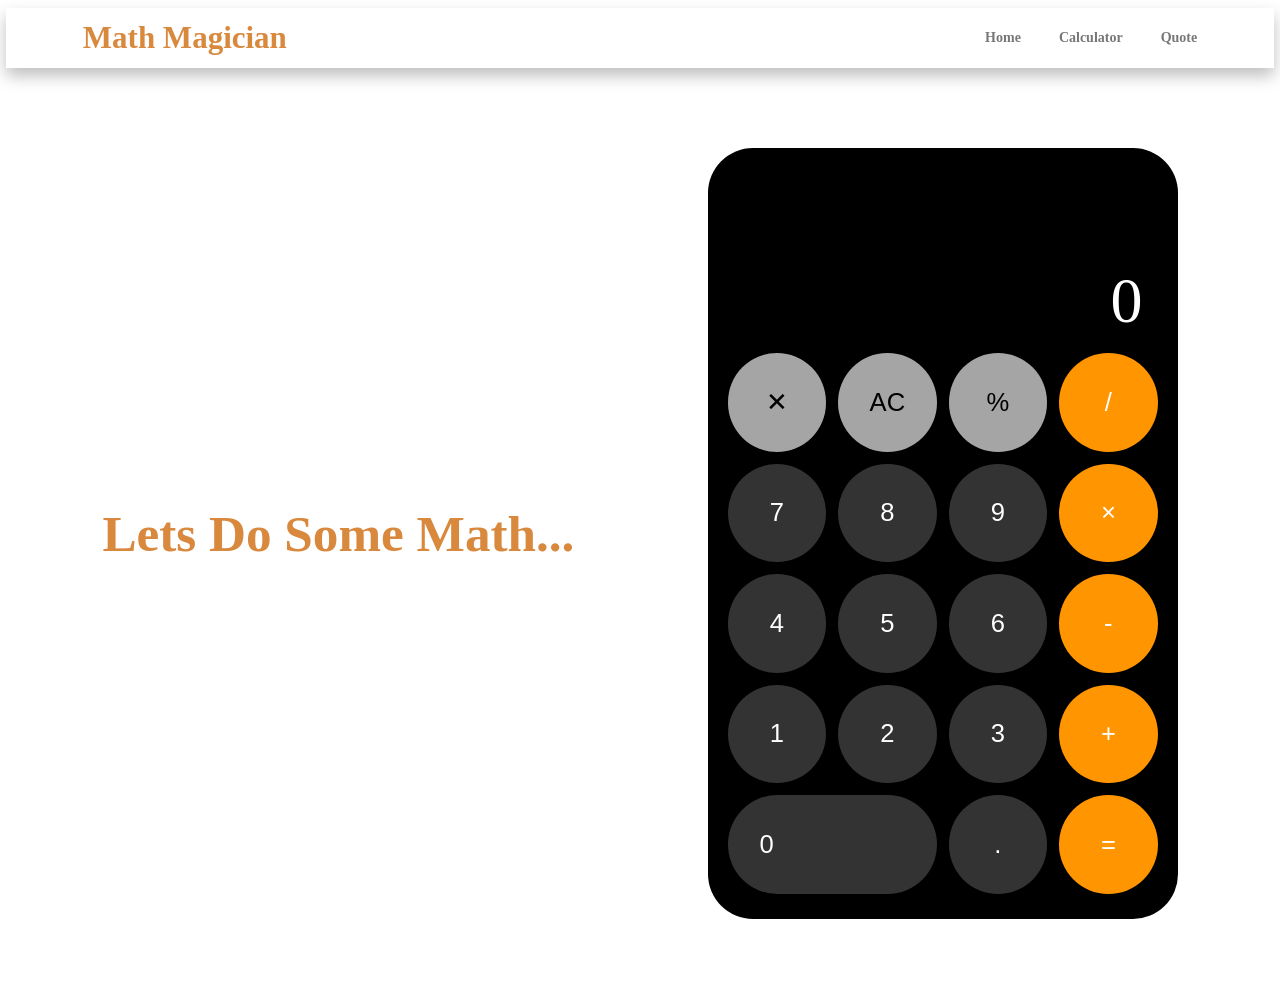
==== calculator.html @ f05f350a "Main Version" ====
<!DOCTYPE html>
<html lang="en">
<head>
    <meta charset="UTF-8">
    <meta name="viewport" content="width=device-width, initial-scale=1.0">
    <title>Calculator</title>
    <link rel="stylesheet" href="style.css">

</head>

<body>

    <!-- Navbar -->
<header class="navbar">
    <a href="index.html" class="logo">Math Magician</a>
    <nav>

        <a href="index.html">Home</a>
        <a href="calculator.html" class="active">Calculator</a>
        <a href="quote.html">Quote</a>

    </nav>

</header>

<!-- Calculator Section-->

 <main class="calculator-page">

    <!-- Lift Side -->
     <section class="calculator-title">

        <h1> Lets Do Some Math... </h1>
        
     </section>

     <!-- Calculator -->

     <section class="calculator">
        
        <!-- Display -->
         <div class="display" id="display">0</div>

         <!-- Buttons -->
          <div class="buttons">

            <!-- First Row -->

             
             <button id="delet">✕</button>
             <button onclick="clearDisplay()"> AC </button>
             <button onclick="percentage">%</button>
             <button class="operator">/</button>


             <!-- Second Row -->
              
             <button class="number">7</button>
             <button class="number">8</button>
             <button class="number">9</button>
             <button class="operator">×</button>

             <!-- Third Row -->

            <button class="number">4</button>
            <button class="number">5</button>
            <button class="number">6</button>
            <button class="operator">-</button>

            <!-- Fourth Row  -->

            <button class="number">1</button>
            <button class="number">2</button>
            <button class="number">3</button>
            <button class="operator">+</button>

            <!-- Last Row -->

            <button class="zero">0</button>
            <button class="point">.</button>
            <button class="operator">=</button>

          </div>
     </section>

 </main>

<!-- Javascript -->
 <script src="main.js"></script>
    
</body>
</html>
---- style.css ----
*{
    margin: 0;
    padding: 0;
    box-sizing: border-box;
}

body {
    min-height: 100vh;
    font-family: Georgia, 'Times New Roman', Times, serif;
    background: -o-linear-gradient(135deg,#eef2f5,#ffffff,#e9edf0);
    color: #111;
}

/* Navbar */
.navbar {
    width: calc(100% - 12px);
    height: 60px;
    margin: 8px 6px 0;
    padding: 0 6%;
    background: white;
    display: flex;
    align-items: center;
    justify-content: space-between;
    box-shadow: 0 8px 15px rgba(0, 0, 0, 0.25);
    
}

/* Logo */
.logo{
    text-decoration: none;
    color:#d8893e;
    font-size: 31px;
    font-weight: bold;
}

/* Navigation */
.navbar nav {
    display: flex;
    gap: 38px;
}

.navbar nav a {
    text-decoration: none;
    color:#777;
    font-weight: bold;
    font-size: 14px;

}

.navbar nav a:hover {
    color:#d8893e;
}

.navbar nav a.activen{
    color:#d8893e;

}

/* Home */
.home {
    min-height: calc(100vh - 68px);
    display: flex;
    align-items: center;
    justify-content: center;
    padding: 60px 9%;
}

.info-card {
    width: 100%;
    max-width: 1250px;
    min-height: 320px;
    padding: 60px 40px;
    border-radius: 12px;
    border: 1px solid #aaa;
    background: rgba(255,255,255,0.65);
    box-shadow:8px 12px 14px rgba(0,0,0,0.25);
       
}


.info-card h1 {
    font-size: 30px;
    margin-bottom: 35px;

}


.info-card p {
    font-size: 17px;
    line-height: 1.4;
    font-weight: 600;

}


   /* Calculator Page */


.calculator-page {
    min-height: calc(100vh - 68px);
    padding: 80px 8%;
    display: grid;
    grid-template-columns: 1fr 470px;
    gap: 70px;

}
.calculator-title h1 {
    color: #d8893e;
    font-size: 38px;

}

/* =========================
   Calculator Page
========================= */

.calculator-page {
    min-height: calc(100vh - 68px);
    padding: 80px 8%;

    display: grid;
    grid-template-columns: 1fr 470px;
    align-items: center;
    gap: 70px;
}


/* =========================
   Title
========================= */

.calculator-title h1 {
    color: #d8893e;
    font-size: clamp(32px, 4vw, 60px);
}


/* =========================
   Calculator
========================= */

.calculator {
    width: 100%;
    max-width: 470px;
    min-height: 720px;

    background: #000;
    border-radius: 45px;

    padding: 25px 20px;

    display: flex;
    flex-direction: column;
    justify-content: flex-end;

    overflow: hidden;
}


/* =========================
   Display
========================= */

.display {
    width: 100%;
    height: 180px;

    display: flex;
    justify-content: flex-end;
    align-items: flex-end;

    color: #fff;
    font-size: clamp(50px, 5vw, 75px);
    font-weight: 300;

    padding: 0 15px 15px;

    overflow: hidden;
    white-space: nowrap;
}


/* =========================
   Buttons Container
========================= */

.buttons {
    display: grid;

    grid-template-columns: repeat(4, 1fr);
    grid-template-rows: repeat(5, 1fr);

    gap: 12px;
}


/* =========================
   All Buttons
========================= */

button {
    border: none;
    outline: none;

    width: 100%;
    aspect-ratio: 1 / 1;

    border-radius: 50%;

    background: #333;
    color: white;

    font-size: clamp(24px, 2vw, 32px);
    font-weight: 400;

    display: flex;
    justify-content: center;
    align-items: center;

    cursor: pointer;

    transition: filter 0.1s ease,
                transform 0.05s ease;
}


/* =========================
   Press Effect
========================= */

button:active {
    filter: brightness(1.5);
    transform: scale(0.96);
}


/* =========================
   AC, +/-, %
========================= */

button:nth-child(1),
button:nth-child(2),
button:nth-child(3) {
    background: #a5a5a5;
    color: #000;
}


/* =========================
   Operators
========================= */

button.operator {
    background: #ff9500;
    color: #fff;
}


/* =========================
   Zero Button
========================= */

button.zero {
    grid-column: span 2;

    aspect-ratio: auto;

    border-radius: 50px;

    justify-content: flex-start;

    padding-left: 32px;
}


/* ===================================
   Large Laptop / Desktop
=================================== */

@media (min-width: 1400px) {

    .calculator-page {
        grid-template-columns: 1fr 520px;
        padding: 100px 10%;
        gap: 100px;
    }

    .calculator {
        max-width: 520px;
        min-height: 780px;
    }

    .calculator-title h1 {
        font-size: 65px;
    }

}


/* ===================================
   Laptop / Tablet
=================================== */

@media (max-width: 1100px) {

    .calculator-page {
        grid-template-columns: 1fr 420px;
        gap: 40px;

        padding: 60px 6%;
    }

    .calculator {
        max-width: 420px;
        min-height: 680px;
    }

}


/* ===================================
   Tablet
=================================== */

@media (max-width: 850px) {

    .calculator-page {
        grid-template-columns: 1fr;

        justify-items: center;

        gap: 40px;

        padding: 60px 5%;
    }

    .calculator-title {
        text-align: center;
    }

    .calculator {
        max-width: 450px;
        width: 100%;
    }

}


/* ===================================
   Mobile
=================================== */

@media (max-width: 600px) {

    .calculator-page {
        min-height: auto;

        padding: 30px 15px 40px;

        gap: 25px;
    }

    .calculator-title h1 {
        font-size: 32px;
    }

    .calculator {
        max-width: 380px;

        min-height: auto;

        border-radius: 30px;

        padding: 20px 15px;
    }

    .display {
        height: 140px;

        font-size: 60px;

        padding: 0 10px 15px;
    }

    .buttons {
        gap: 10px;
    }

    button {
        font-size: 26px;
    }

    button.zero {
        padding-left: 25px;
    }

}


/* ===================================
   Small Mobile
=================================== */

@media (max-width: 430px) {

    .calculator-page {
        padding: 20px 12px 30px;
    }

    .calculator {
        border-radius: 25px;

        padding: 18px 12px;
    }

    .display {
        height: 120px;

        font-size: 52px;
    }

    .buttons {
        gap: 8px;
    }

    button {
        font-size: 24px;
    }

    button.zero {
        padding-left: 22px;
    }

}


/* ===================================
   Very Small Phones
=================================== */

@media (max-width: 350px) {

    .calculator-page {
        padding: 15px 8px;
    }

    .calculator-title h1 {
        font-size: 28px;
    }

    .calculator {
        padding: 15px 10px;

        border-radius: 20px;
    }

    .display {
        height: 100px;

        font-size: 42px;
    }

    .buttons {
        gap: 6px;
    }

    button {
        font-size: 20px;
    }

    button.zero {
        padding-left: 18px;
    }

}
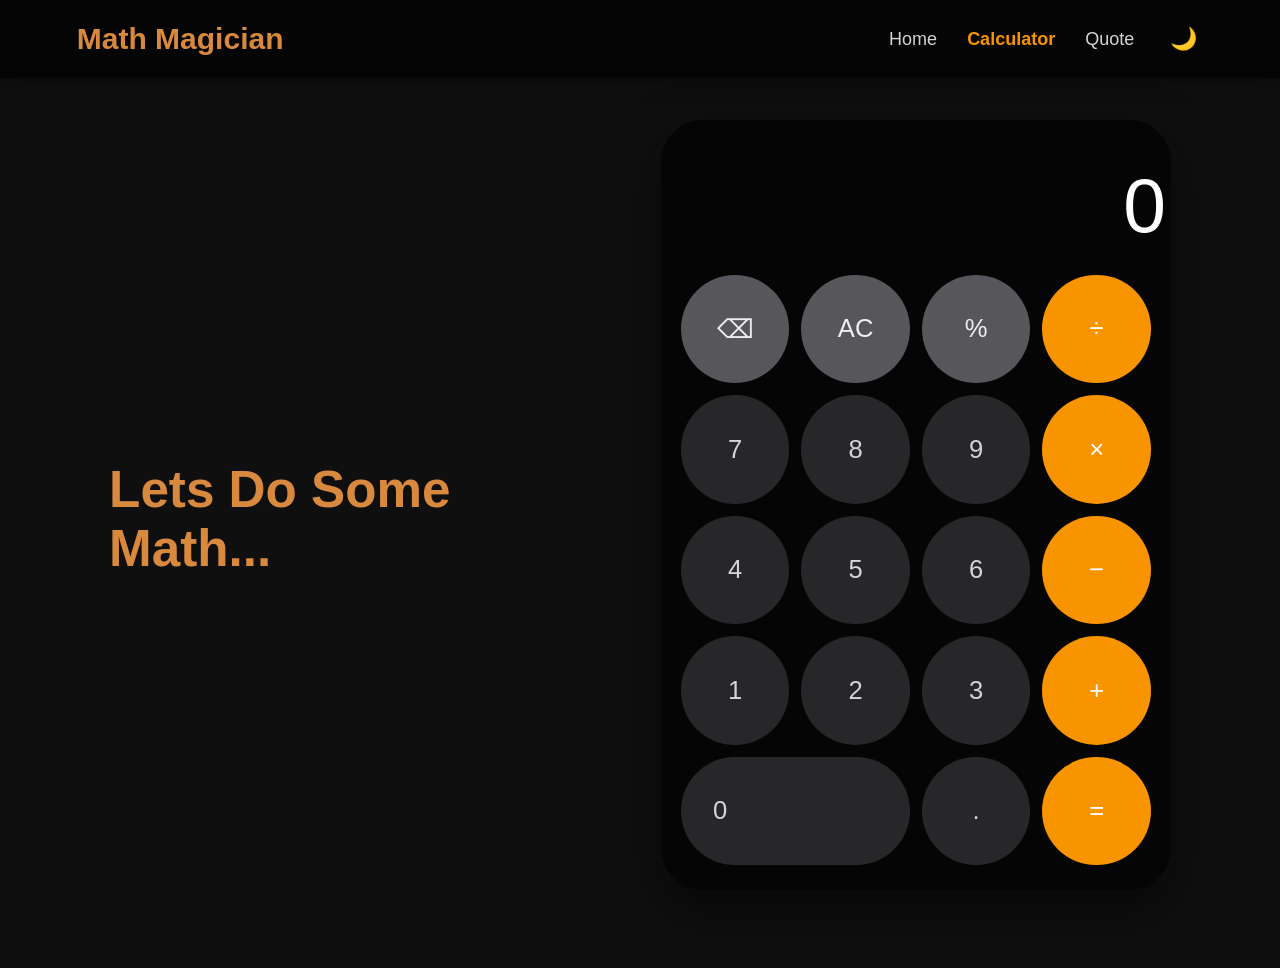
==== commit dc8e01b7: "Add JavaScript functionality" ====
--- a/calculator.html
+++ b/calculator.html
@@ -19,74 +19,66 @@
         <a href="calculator.html" class="active">Calculator</a>
         <a href="quote.html">Quote</a>
 
+        <button id="theme-toggle" class="theme-toggle">🌙</button>
+
     </nav>
 
 </header>
 
 <!-- Calculator Section-->
 
- <main class="calculator-page">
+<section class="calculator-page">
 
-    <!-- Lift Side -->
-     <section class="calculator-title">
-
-        <h1> Lets Do Some Math... </h1>
-        
-     </section>
-
-     <!-- Calculator -->
-
-     <section class="calculator">
-        
-        <!-- Display -->
-         <div class="display" id="display">0</div>
-
-         <!-- Buttons -->
-          <div class="buttons">
-
-            <!-- First Row -->
-
-             
-             <button id="delet">✕</button>
-             <button onclick="clearDisplay()"> AC </button>
-             <button onclick="percentage">%</button>
-             <button class="operator">/</button>
+  <!-- Title -->
+  <div class="calculator-title">
+    <h1>Lets Do Some Math... </h1>
+  </div>
 
 
-             <!-- Second Row -->
-              
-             <button class="number">7</button>
-             <button class="number">8</button>
-             <button class="number">9</button>
-             <button class="operator">×</button>
+  <!-- Calculator -->
+  <section class="calculator">
 
-             <!-- Third Row -->
+    <!-- Display -->
+    <div class="display" id="display">0</div>
 
-            <button class="number">4</button>
-            <button class="number">5</button>
-            <button class="number">6</button>
-            <button class="operator">-</button>
 
-            <!-- Fourth Row  -->
+    <!-- Buttons -->
+    <div class="buttons">
 
-            <button class="number">1</button>
-            <button class="number">2</button>
-            <button class="number">3</button>
-            <button class="operator">+</button>
+      <!-- First Row -->
+     <button id="delet" class="special">⌫</button>
+<button id="del-All" class="special">AC</button>
+<button id="percentage" class="special" data-value="%">%</button>
+<button class="operator" data-value="/">÷</button>
 
-            <!-- Last Row -->
+<button class="number" data-value="7">7</button>
+<button class="number" data-value="8">8</button>
+<button class="number" data-value="9">9</button>
+<button class="operator" data-value="*">×</button>
 
-            <button class="zero">0</button>
-            <button class="point">.</button>
-            <button class="operator">=</button>
+<button class="number" data-value="4">4</button>
+<button class="number" data-value="5">5</button>
+<button class="number" data-value="6">6</button>
+<button class="operator" data-value="-">−</button>
 
-          </div>
-     </section>
+<button class="number" data-value="1">1</button>
+<button class="number" data-value="2">2</button>
+<button class="number" data-value="3">3</button>
+<button class="operator" data-value="+">+</button>
 
- </main>
+<button class="zero number" data-value="0">0</button>
+<button class="point" data-value=".">.</button>
+<button class="equal">=</button>
+
+    </div>
+
+  </section>
+
+</section>
+
 
 <!-- Javascript -->
- <script src="main.js"></script>
+ <script src="JS/script.js"></script>
     
 </body>
 </html>
--- a/style.css
+++ b/style.css
@@ -1,475 +1,442 @@
-*{
-    margin: 0;
-    padding: 0;
-    box-sizing: border-box;
-}
-
 body {
-    min-height: 100vh;
-    font-family: Georgia, 'Times New Roman', Times, serif;
-    background: -o-linear-gradient(135deg,#eef2f5,#ffffff,#e9edf0);
-    color: #111;
-}
-
-/* Navbar */
+  font-family: 'Segoe UI', Arial, sans-serif;
+  background: #0f0f10;
+  color: #eeeeee;
+  min-height: 100vh;
+}
+
+/* Header */
+
 .navbar {
-    width: calc(100% - 12px);
-    height: 60px;
-    margin: 8px 6px 0;
-    padding: 0 6%;
-    background: white;
-    display: flex;
-    align-items: center;
-    justify-content: space-between;
-    box-shadow: 0 8px 15px rgba(0, 0, 0, 0.25);
-    
-}
-
-/* Logo */
-.logo{
-    text-decoration: none;
-    color:#d8893e;
-    font-size: 31px;
-    font-weight: bold;
-}
-
-/* Navigation */
+  display: flex;
+  justify-content: space-between;
+  align-items: center;
+  padding: 20px 6%;
+  background: #050505;
+  box-shadow: 0 4px 20px rgba(0, 0, 0, 0.4);
+  position: fixed;
+  top: 0;
+  left: 0;
+  width: 100%;
+  box-sizing: border-box;
+  max-height: 12vh;
+  z-index: 1000;
+}
+.navbar .logo {
+  font-size: 30px;
+  font-weight: 700;
+  color: #d8893e;
+  text-decoration: none;
+  
+}
+
 .navbar nav {
-    display: flex;
-    gap: 38px;
-}
-
+  display: flex;
+  align-items: center;
+  gap: 30px;
+}
 .navbar nav a {
-    text-decoration: none;
-    color:#777;
-    font-weight: bold;
-    font-size: 14px;
-
+  color: #d4d4d8;
+  text-decoration: none;
+  font-size: 18px;
+  transition: 0.2s ease;
 }
 
 .navbar nav a:hover {
-    color:#d8893e;
-}
-
-.navbar nav a.activen{
-    color:#d8893e;
-
-}
-
-/* Home */
+  color: #f79400;
+}
+
+.navbar nav a.active {
+  color: #f79400;
+  font-weight: 600;
+}
+
+/* Theme Toggle Button */
+.theme-toggle {
+  background: none;
+  border: none;
+  font-size: 22px;
+  cursor: pointer;
+  padding: 6px;
+}
+
+/* Light Mode */
+
+body.light-mode {
+  background: #f5f5f7;
+  color: #1a1a1c;
+}
+
+body.light-mode .navbar {
+  background: #ffffff;
+}
+
+body.light-mode .navbar nav a {
+  color: #4a4a4d;
+}
+
+body.light-mode .navbar nav a:hover,
+body.light-mode .navbar nav a.active {
+  color: #f79400;
+}
+
+body.light-mode .info-card,
+body.light-mode .quote-card {
+  background: #ffffff;
+  box-shadow: 0 20px 50px rgba(0, 0, 0, 0.1);
+}
+
+body.light-mode .info-card p,
+body.light-mode .calculator-title p {
+  color: #4a4a4d;
+}
+
+body.light-mode .quote-card p:first-child {
+  color: #1a1a1c;
+}
+
+/* Calculator in light mode */
+
+body.light-mode .calculator {
+  background: #ffffff;
+  box-shadow: 0 20px 50px rgba(0, 0, 0, 0.15);
+}
+
+body.light-mode .display {
+  color: #1a1a1c;
+}
+
+body.light-mode .buttons button {
+  background: #e8e8ea;
+  color: #1a1a1c;
+}
+
+body.light-mode .buttons button.special {
+  background: #d4d4d8;
+  color: #1a1a1c;
+}
+
+body.light-mode .buttons button.operator,
+body.light-mode .buttons button.equal {
+  background: #f79400;
+  color: white;
+}
+
+@media (max-width: 600px) {
+  .navbar {
+    flex-direction: column;
+    gap: 12px;
+    padding: 15px 5%;
+  }
+
+  .navbar nav {
+    gap: 20px;
+  }
+}
+
+
+/* Home Page */
+
 .home {
-    min-height: calc(100vh - 68px);
-    display: flex;
-    align-items: center;
+  margin-top: 40px;
+  display: flex;
+  justify-content: center;
+  align-items: center;
+  min-height: calc(100vh - 90px);
+  padding: 40px 6%;
+}
+
+.info-card {
+  max-width: 900px;
+  background: #1a1a1c;
+  border-radius: 20px;
+  padding: 45px 40px;
+  box-shadow: 0 20px 50px rgba(0, 0, 0, 0.4);
+}
+
+.info-card h1 {
+  color: #d8893e;
+  font-size: clamp(28px, 3vw, 40px);
+  margin-bottom: 20px;
+}
+
+.info-card p {
+  font-size: 17px;
+  line-height: 1.8;
+  color: #b0b0b3;
+}
+
+@media (max-width: 600px) {
+  .info-card {
+    padding: 30px 22px;
+  }
+
+  .info-card h1 {
+    font-size: 26px;
+  }
+
+  .info-card p {
+    font-size: 15px;
+  }
+}
+
+
+/* Quote Page */
+
+.quote-page {
+  display: flex;
+  justify-content: center;
+  align-items: center;
+  min-height: calc(100vh - 90px);
+  padding: 40px 6%;
+}
+
+.quote-card {
+  max-width: 800px;
+  text-align: center;
+  background: #1a1a1c;
+  border-radius: 20px;
+  padding: 50px 40px;
+  box-shadow: 0 20px 50px rgba(0, 0, 0, 0.4);
+}
+
+.quote-card p:first-child {
+  font-size: clamp(20px, 2.2vw, 26px);
+  font-weight: 600;
+  line-height: 1.6;
+  color: #eeeeee;
+  margin-bottom: 25px;
+}
+
+.quote-card p:last-child {
+  font-size: 16px;
+  color: #d8893e;
+  font-style: italic;
+}
+
+@media (max-width: 600px) {
+  .quote-card {
+    padding: 35px 24px;
+  }
+
+  .quote-card p:first-child {
+    font-size: 19px;
+  }
+}
+
+
+/* Calculator Page */
+
+.calculator-page {
+    margin-top: 60px;
+  display: flex;
+  justify-content: space-between;
+  align-items: center;
+  gap: 70px;
+  padding: 60px 8%;
+}
+
+
+/* Title */
+.calculator-title h1 {
+  color: #d8893e;
+  font-size: clamp(32px, 4vw, 60px);
+  margin-bottom: 15px;
+}
+
+
+/* Calculator */
+
+.calculator {
+  width: 100%;
+  max-width: 470px;
+  height: 720px;
+  background: #050505;
+  border-radius: 42px;
+  padding: 25px 20px 25px;
+  display: flex;
+  flex-direction: column;
+  justify-content: flex-end;
+  box-shadow: 0 20px 50px rgba(0, 0, 0, 0.5);
+  overflow: hidden;
+}
+
+/* Display */
+.display {
+  width: 100%;
+  height: 220px;
+  display: flex;
+  justify-content: flex-end;
+  align-items: flex-end;
+  color: #ffffff;
+  font-size: clamp(55px, 6vw, 78px);
+  font-weight: 300;
+  padding: 0 15px 25px;
+  overflow-x: auto;
+  white-space: nowrap;
+}
+
+/* Buttons Container */
+.buttons {
+  display: grid;
+  grid-template-columns: repeat(4, 1fr);
+  gap: 12px;
+}
+
+
+/* All Buttons */
+.buttons button {
+  border: none;
+  outline: none;
+  width: 100%;
+  aspect-ratio: 1 / 1;
+  border-radius: 50%;
+  background: #27272a;
+  color: #d4d4d8;
+  font-size: clamp(24px, 2vw, 32px);
+  font-weight: 400;
+  display: flex;
+  justify-content: center;
+  align-items: center;
+  cursor: pointer;
+  transition: 0.2s ease;
+}
+
+/* Hover */
+.buttons button:hover {
+  filter: brightness(1.3);
+}
+
+/* Click Effect */
+.buttons button:active {
+  transform: scale(0.92);
+}
+
+/* Special Buttons */
+.buttons button.special {
+  background: #57575b;
+  color: #eeeeee;
+}
+
+
+/* Operators */
+.buttons button.operator,
+.buttons button.equal {
+  background: #f79400;
+  color: white;
+}
+
+
+/* Zero Button */
+.buttons button.zero {
+  grid-column: span 2;
+  aspect-ratio: auto;
+  border-radius: 100px;
+  justify-content: flex-start;
+  padding-left: 32px;
+}
+
+/* Laptop */
+@media (max-width: 1100px) {
+  .calculator-page {
+    padding: 60px 6%;
+    gap: 40px;
+  }
+
+  .calculator {
+    max-width: 420px;
+    height: 660px;
+  }
+
+}
+
+
+/* Tablet */
+@media (max-width: 850px) {
+  .calculator-page {
+    flex-direction: column;
+    padding: 60px 5%;
     justify-content: center;
-    padding: 60px 9%;
-}
-
-.info-card {
-    width: 100%;
-    max-width: 1250px;
-    min-height: 320px;
-    padding: 60px 40px;
-    border-radius: 12px;
-    border: 1px solid #aaa;
-    background: rgba(255,255,255,0.65);
-    box-shadow:8px 12px 14px rgba(0,0,0,0.25);
-       
-}
-
-
-.info-card h1 {
-    font-size: 30px;
-    margin-bottom: 35px;
-
-}
-
-
-.info-card p {
-    font-size: 17px;
-    line-height: 1.4;
-    font-weight: 600;
-
-}
-
-
-   /* Calculator Page */
-
-
-.calculator-page {
-    min-height: calc(100vh - 68px);
-    padding: 80px 8%;
-    display: grid;
-    grid-template-columns: 1fr 470px;
-    gap: 70px;
-
-}
-.calculator-title h1 {
-    color: #d8893e;
-    font-size: 38px;
-
-}
-
-/* =========================
-   Calculator Page
-========================= */
-
-.calculator-page {
-    min-height: calc(100vh - 68px);
-    padding: 80px 8%;
-
-    display: grid;
-    grid-template-columns: 1fr 470px;
-    align-items: center;
-    gap: 70px;
-}
-
-
-/* =========================
-   Title
-========================= */
-
-.calculator-title h1 {
-    color: #d8893e;
-    font-size: clamp(32px, 4vw, 60px);
-}
-
-
-/* =========================
-   Calculator
-========================= */
-
-.calculator {
-    width: 100%;
-    max-width: 470px;
-    min-height: 720px;
-
-    background: #000;
-    border-radius: 45px;
-
-    padding: 25px 20px;
-
-    display: flex;
-    flex-direction: column;
-    justify-content: flex-end;
-
-    overflow: hidden;
-}
-
-
-/* =========================
-   Display
-========================= */
-
-.display {
-    width: 100%;
-    height: 180px;
-
-    display: flex;
-    justify-content: flex-end;
-    align-items: flex-end;
-
-    color: #fff;
-    font-size: clamp(50px, 5vw, 75px);
-    font-weight: 300;
-
-    padding: 0 15px 15px;
-
-    overflow: hidden;
-    white-space: nowrap;
-}
-
-
-/* =========================
-   Buttons Container
-========================= */
-
-.buttons {
-    display: grid;
-
-    grid-template-columns: repeat(4, 1fr);
-    grid-template-rows: repeat(5, 1fr);
-
-    gap: 12px;
-}
-
-
-/* =========================
-   All Buttons
-========================= */
-
-button {
-    border: none;
-    outline: none;
-
-    width: 100%;
-    aspect-ratio: 1 / 1;
-
-    border-radius: 50%;
-
-    background: #333;
-    color: white;
-
-    font-size: clamp(24px, 2vw, 32px);
-    font-weight: 400;
-
-    display: flex;
-    justify-content: center;
-    align-items: center;
-
-    cursor: pointer;
-
-    transition: filter 0.1s ease,
-                transform 0.05s ease;
-}
-
-
-/* =========================
-   Press Effect
-========================= */
-
-button:active {
-    filter: brightness(1.5);
-    transform: scale(0.96);
-}
-
-
-/* =========================
-   AC, +/-, %
-========================= */
-
-button:nth-child(1),
-button:nth-child(2),
-button:nth-child(3) {
-    background: #a5a5a5;
-    color: #000;
-}
-
-
-/* =========================
-   Operators
-========================= */
-
-button.operator {
-    background: #ff9500;
-    color: #fff;
-}
-
-
-/* =========================
-   Zero Button
-========================= */
-
-button.zero {
-    grid-column: span 2;
-
-    aspect-ratio: auto;
-
-    border-radius: 50px;
-
-    justify-content: flex-start;
-
-    padding-left: 32px;
-}
-
-
-/* ===================================
-   Large Laptop / Desktop
-=================================== */
-
-@media (min-width: 1400px) {
-
-    .calculator-page {
-        grid-template-columns: 1fr 520px;
-        padding: 100px 10%;
-        gap: 100px;
-    }
-
-    .calculator {
-        max-width: 520px;
-        min-height: 780px;
-    }
-
-    .calculator-title h1 {
-        font-size: 65px;
-    }
-
-}
-
-
-/* ===================================
-   Laptop / Tablet
-=================================== */
-
-@media (max-width: 1100px) {
-
-    .calculator-page {
-        grid-template-columns: 1fr 420px;
-        gap: 40px;
-
-        padding: 60px 6%;
-    }
-
-    .calculator {
-        max-width: 420px;
-        min-height: 680px;
-    }
-
-}
-
-
-/* ===================================
-   Tablet
-=================================== */
-
-@media (max-width: 850px) {
-
-    .calculator-page {
-        grid-template-columns: 1fr;
-
-        justify-items: center;
-
-        gap: 40px;
-
-        padding: 60px 5%;
-    }
-
-    .calculator-title {
-        text-align: center;
-    }
-
-    .calculator {
-        max-width: 450px;
-        width: 100%;
-    }
-
-}
-
-
-/* ===================================
-   Mobile
-=================================== */
+  }
+
+  .calculator-title {
+    text-align: center;
+  }
+  .calculator {
+    max-width: 450px;
+  }
+
+}
+
+
+/* Mobile */
 
 @media (max-width: 600px) {
-
-    .calculator-page {
-        min-height: auto;
-
-        padding: 30px 15px 40px;
-
-        gap: 25px;
-    }
-
-    .calculator-title h1 {
-        font-size: 32px;
-    }
-
-    .calculator {
-        max-width: 380px;
-
-        min-height: auto;
-
-        border-radius: 30px;
-
-        padding: 20px 15px;
-    }
-
-    .display {
-        height: 140px;
-
-        font-size: 60px;
-
-        padding: 0 10px 15px;
-    }
-
-    .buttons {
-        gap: 10px;
-    }
-
-    button {
-        font-size: 26px;
-    }
-
-    button.zero {
-        padding-left: 25px;
-    }
-
-}
-
-
-/* ===================================
-   Small Mobile
-=================================== */
-
+  .calculator-page {
+    padding: 30px 15px 40px;
+    gap: 25px;
+  }
+
+  .calculator-title h1 {
+    font-size: 32px;
+  }
+
+  .calculator-title p {
+    font-size: 15px;
+  }
+
+  .calculator {
+    max-width: 380px;
+    height: auto;
+    min-height: 620px;
+    border-radius: 35px;
+    padding: 20px 15px;
+  }
+
+  .display {
+    height: 170px;
+    font-size: 60px;
+    padding-bottom: 20px;
+  }
+
+  .buttons {
+    gap: 10px;
+  }
+
+  .buttons button {
+    font-size: 26px;
+  }
+
+}
+
+
+/* Small Mobile */
 @media (max-width: 430px) {
-
-    .calculator-page {
-        padding: 20px 12px 30px;
-    }
-
-    .calculator {
-        border-radius: 25px;
-
-        padding: 18px 12px;
-    }
-
-    .display {
-        height: 120px;
-
-        font-size: 52px;
-    }
-
-    .buttons {
-        gap: 8px;
-    }
-
-    button {
-        font-size: 24px;
-    }
-
-    button.zero {
-        padding-left: 22px;
-    }
-
-}
-
-
-/* ===================================
-   Very Small Phones
-=================================== */
-
-@media (max-width: 350px) {
-
-    .calculator-page {
-        padding: 15px 8px;
-    }
-
-    .calculator-title h1 {
-        font-size: 28px;
-    }
-
-    .calculator {
-        padding: 15px 10px;
-
-        border-radius: 20px;
-    }
-
-    .display {
-        height: 100px;
-
-        font-size: 42px;
-    }
-
-    .buttons {
-        gap: 6px;
-    }
-
-    button {
-        font-size: 20px;
-    }
-
-    button.zero {
-        padding-left: 18px;
-    }
+  .calculator-page {
+    padding: 20px 12px 30px;
+  }
+
+  .calculator {
+    min-height: 580px;
+    border-radius: 28px;
+    padding: 18px 12px;
+  }
+
+  .display {
+    height: 140px;
+    font-size: 52px;
+  }
+
+  .buttons {
+    gap: 8px;
+  }
+
+  .buttons button {
+    font-size: 23px;
+  }
+
+  .buttons button.zero {
+    padding-left: 25px;
+  }
 
 }
